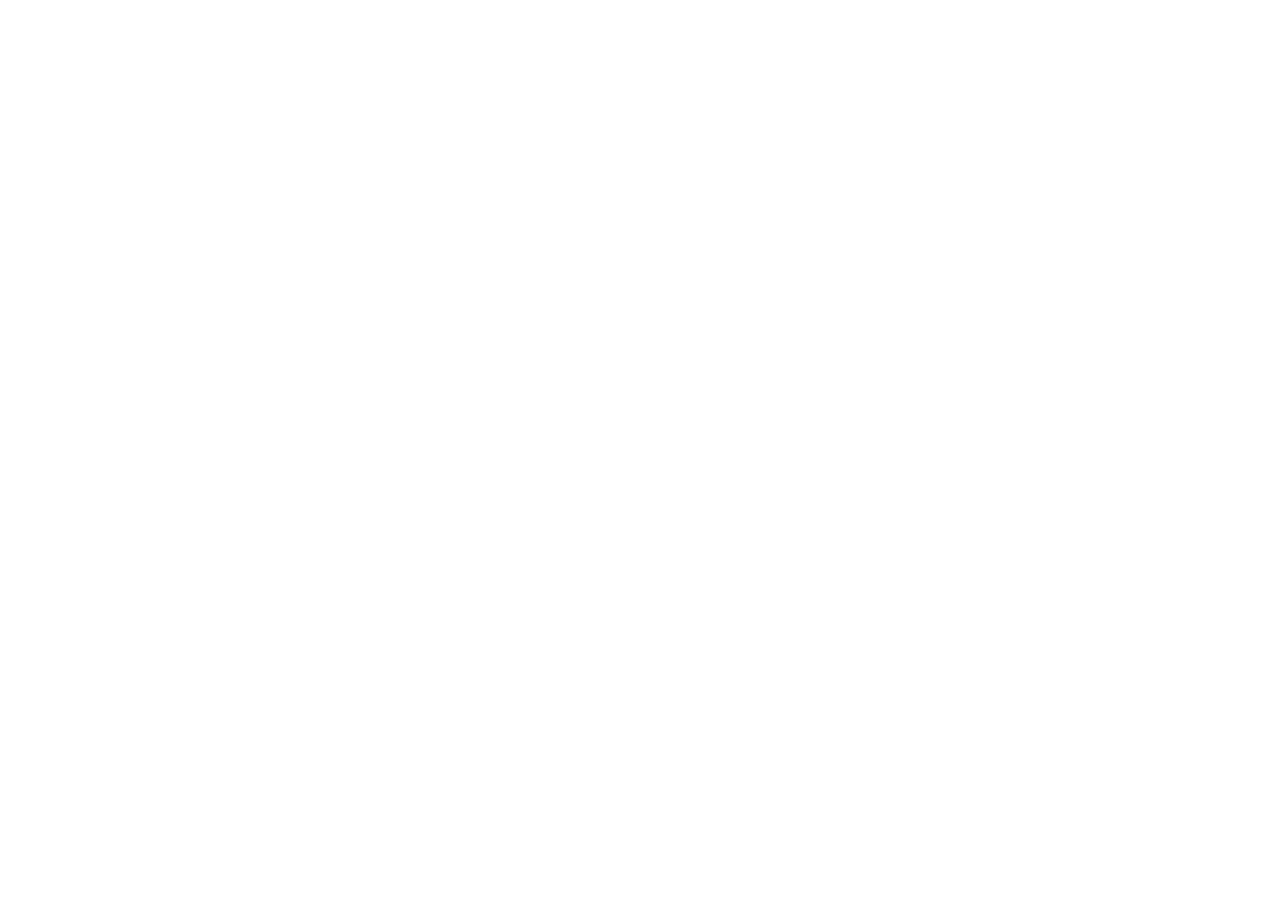
==== form.html @ 14e44bae "Add files via upload" ====
<!doctype html>
<html lang="pt-BR">
<head>
<meta charset="utf-8">
<meta name="viewport" content="width=device-width, initial-scale=1, viewport-fit=cover">
<title>Inscrição · Consultoria</title>
<meta name="description" content="Preencha para conversarmos sobre a sua consultoria de treino.">
<meta name="theme-color" content="#0e0c12">
<link rel="icon" href="icons/icon-192.png">
<link rel="stylesheet" href="css/app.css">
<link rel="stylesheet" href="css/form.css">
</head>
<body>
<div id="app"><div class="carregando cheio"><span class="spin"></span></div></div>
<script src="config.js"></script>
<script src="lib/supabase.js"></script>
<script type="module" src="js/form.js"></script>
</body>
</html>
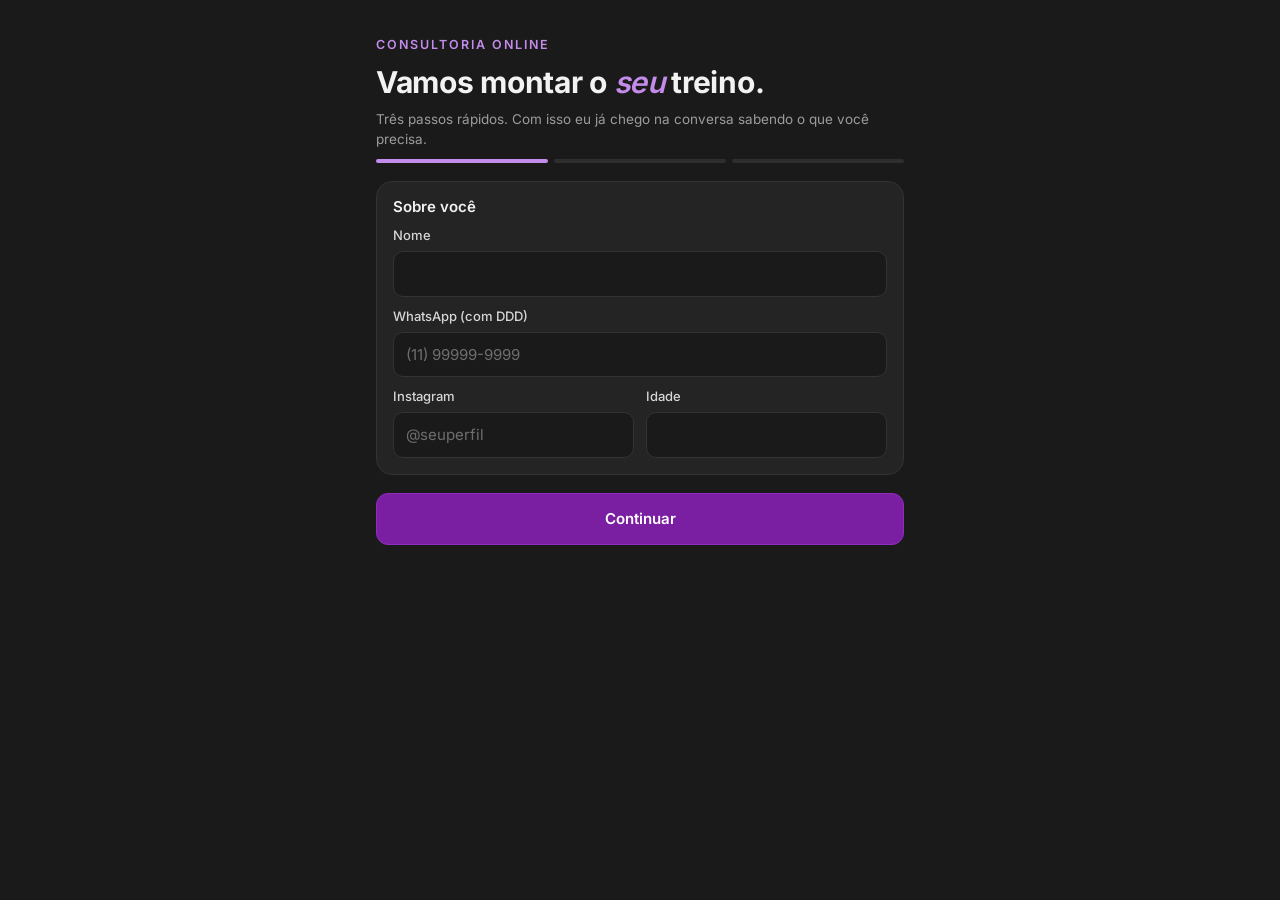
==== commit 5b213ea7: "Painel do treinador minimalista com menu lateral Menu lateral com ícones em dois grupos (recolhe par" ====
--- a/form.html
+++ b/form.html
@@ -5,7 +5,7 @@
 <meta name="viewport" content="width=device-width, initial-scale=1, viewport-fit=cover">
 <title>Inscrição · Consultoria</title>
 <meta name="description" content="Preencha para conversarmos sobre a sua consultoria de treino.">
-<meta name="theme-color" content="#0e0c12">
+<meta name="theme-color" content="#1a1a1a">
 <link rel="icon" href="icons/icon-192.png">
 <link rel="stylesheet" href="css/app.css">
 <link rel="stylesheet" href="css/form.css">
--- a/css/app.css
+++ b/css/app.css
@@ -0,0 +1,575 @@
+/* ============ NEMESIS · visual ============ */
+@font-face { font-family: 'Inter'; font-weight: 400; font-display: swap; src: url(../lib/fontes/inter-latin-400-normal.woff2) format('woff2'); }
+@font-face { font-family: 'Inter'; font-weight: 500; font-display: swap; src: url(../lib/fontes/inter-latin-500-normal.woff2) format('woff2'); }
+@font-face { font-family: 'Inter'; font-weight: 600; font-display: swap; src: url(../lib/fontes/inter-latin-600-normal.woff2) format('woff2'); }
+@font-face { font-family: 'Inter'; font-weight: 700; font-display: swap; src: url(../lib/fontes/inter-latin-700-normal.woff2) format('woff2'); }
+@font-face { font-family: 'Playfair Display'; font-weight: 600; font-display: swap; src: url(../lib/fontes/playfair-display-latin-600-normal.woff2) format('woff2'); }
+@font-face { font-family: 'Playfair Display'; font-weight: 700; font-display: swap; src: url(../lib/fontes/playfair-display-latin-700-normal.woff2) format('woff2'); }
+@font-face { font-family: 'Playfair Display'; font-style: italic; font-weight: 600; font-display: swap; src: url(../lib/fontes/playfair-display-latin-600-italic.woff2) format('woff2'); }
+
+:root {
+  --fundo: #1a1a1a;
+  --sup: #242424;
+  --sup2: #2e2e2e;
+  --linha: #333333;
+  --texto: #f2f2f2;
+  --suave: #9c9c9c;
+  --lateral: #141414;
+  --roxo: #7b1fa2;
+  --roxo-forte: #8e2cc0;
+  --roxo-claro: #c38bea;
+  --roxo-fundo: rgba(155, 70, 210, .16);
+  --ok: #5fd4a0;
+  --atencao: #f2c14e;
+  --perigo: #ff6b81;
+  --raio: 16px;
+  --serif: 'Playfair Display', Georgia, serif;
+  --sans: 'Inter', system-ui, -apple-system, 'Segoe UI', sans-serif;
+  color-scheme: dark;
+}
+* { box-sizing: border-box; }
+html, body { margin: 0; background: var(--fundo); color: var(--texto); font-family: var(--sans); font-size: 15px; line-height: 1.45; -webkit-font-smoothing: antialiased; }
+body.travado { overflow: hidden; }
+a { color: var(--roxo-claro); text-decoration: none; }
+button { font: inherit; color: inherit; cursor: pointer; }
+h1, h2, h3 { margin: 0; line-height: 1.2; }
+h1 { font-weight: 700; font-size: 24px; letter-spacing: -.01em; }
+h2 { font-size: 18px; }
+h3 { font-size: 15px; font-weight: 600; }
+p { margin: 0; }
+small { color: var(--suave); font-size: 12.5px; }
+
+/* estrutura */
+.tela { min-height: 100vh; }
+.tela.com-nav { padding-bottom: 84px; }
+.topo { position: sticky; top: 0; z-index: 20; display: flex; align-items: center; gap: 16px; padding: 14px 16px; background: rgba(26, 26, 26, .92); backdrop-filter: blur(12px); border-bottom: 1px solid var(--linha); }
+.marca { font-weight: 800; letter-spacing: .32em; font-size: 16px; }
+.topo .btn-texto { margin-left: auto; }
+.conteudo { max-width: 640px; margin: 0 auto; padding: 20px 16px 32px; }
+.conteudo.largo { max-width: 860px; }
+.nav-baixo { position: fixed; bottom: 0; left: 0; right: 0; z-index: 20; display: flex; justify-content: space-around; padding: 8px 4px calc(8px + env(safe-area-inset-bottom)); background: rgba(20, 20, 20, .97); backdrop-filter: blur(12px); border-top: 1px solid var(--linha); }
+.nav-baixo a { flex: 1; display: flex; flex-direction: column; align-items: center; gap: 3px; font-size: 11.5px; color: var(--suave); padding: 4px 0; }
+.nav-baixo a.on { color: var(--roxo-claro); }
+@media (min-width: 900px) {
+  .coach .nav-baixo { display: none; }
+  .tela.coach.com-nav { padding-bottom: 0; }
+}
+
+.pilha { display: flex; flex-direction: column; gap: 14px; }
+.titulo { margin-bottom: 2px; }
+.titulo-acoes { display: flex; align-items: center; justify-content: space-between; gap: 12px; flex-wrap: wrap; }
+.secao { margin-top: 8px; font-size: 18px; }
+.ola .sobre, .boas-vindas .sobre { color: var(--roxo-claro); font-size: 13px; letter-spacing: .08em; text-transform: uppercase; font-weight: 600; }
+.boas-vindas { display: flex; flex-direction: column; gap: 8px; margin-bottom: 14px; }
+.suave { color: var(--suave); font-size: 13.5px; }
+.nota { background: var(--sup2); border-left: 3px solid var(--roxo-forte); padding: 10px 12px; border-radius: 8px; font-size: 13.5px; color: #dcdcdc; }
+.dica { font-size: 12px; color: var(--suave); }
+.acoes { display: flex; gap: 8px; flex-wrap: wrap; align-items: center; }
+.mini-acoes { display: flex; gap: 2px; align-items: center; flex-shrink: 0; }
+
+/* cartões */
+.card { background: var(--sup); border: 1px solid var(--linha); border-radius: var(--raio); padding: 16px; display: flex; flex-direction: column; gap: 10px; text-align: left; width: 100%; }
+button.card, a.card { color: var(--texto); transition: border-color .15s, transform .1s; }
+button.card:hover, a.card:hover { border-color: #474747; }
+button.card:active { transform: scale(.99); }
+.card-topo { display: flex; justify-content: space-between; align-items: center; gap: 10px; }
+.card.vazio { align-items: center; text-align: center; padding: 28px 20px; gap: 8px; }
+.card.vazio p { color: var(--suave); font-size: 14px; }
+.card.alerta { border-color: rgba(255, 107, 129, .45); background: rgba(255, 107, 129, .06); }
+.card.alerta ul { margin: 0; padding-left: 18px; font-size: 13.5px; }
+.card.aviso, .card.pendencia { border-color: rgba(195, 139, 234, .45); background: var(--roxo-fundo); gap: 2px; }
+.card.aviso span, .card.pendencia span { color: var(--suave); font-size: 13px; }
+.card.treino { flex-direction: row; justify-content: space-between; align-items: center; }
+.card.treino.proximo { border-color: var(--roxo-forte); box-shadow: 0 0 0 1px var(--roxo-forte) inset; }
+.card.treino small { display: block; margin-top: 3px; }
+.treino-tags { display: flex; align-items: center; gap: 6px; flex-shrink: 0; }
+.seta { font-size: 22px; color: var(--suave); }
+details.card summary { cursor: pointer; display: flex; justify-content: space-between; align-items: center; list-style: none; }
+details.card summary::-webkit-details-marker { display: none; }
+
+.stats { display: grid; grid-template-columns: repeat(2, 1fr); gap: 10px; }
+@media (min-width: 640px) { .stats { grid-template-columns: repeat(4, 1fr); } }
+.stat { background: var(--sup); border: 1px solid var(--linha); border-radius: 14px; padding: 12px 14px; display: flex; flex-direction: column; gap: 2px; min-width: 0; }
+.stat b { font-size: 21px; font-weight: 700; white-space: nowrap; overflow: hidden; text-overflow: ellipsis; }
+.stat span { font-size: 12px; color: var(--suave); }
+.stat.neg b { color: var(--perigo); }
+.valor { font-weight: 600; white-space: nowrap; }
+
+.tag { font-size: 11.5px; padding: 3px 9px; border-radius: 99px; background: var(--sup2); color: var(--suave); white-space: nowrap; font-weight: 500; }
+.tag.roxo { background: var(--roxo-fundo); color: var(--roxo-claro); }
+.tag.atencao { background: rgba(242, 193, 78, .14); color: var(--atencao); }
+.tag.perigo { background: rgba(255, 107, 129, .14); color: var(--perigo); }
+
+.lista { list-style: none; margin: 0; padding: 0; }
+.linha { display: flex; justify-content: space-between; align-items: center; gap: 10px; padding: 10px 0; border-top: 1px solid var(--linha); }
+.linha:first-child { border-top: 0; padding-top: 2px; }
+.linha > div, .linha > a { display: flex; flex-direction: column; min-width: 0; color: var(--texto); }
+.linha-botao { background: none; border: 0; display: flex; justify-content: space-between; align-items: center; width: 100%; padding: 0; text-align: left; gap: 8px; }
+
+/* botões */
+.btn { display: inline-flex; align-items: center; justify-content: center; gap: 6px; padding: 10px 16px; border-radius: 12px; border: 1px solid var(--linha); background: var(--sup2); color: var(--texto); font-weight: 600; font-size: 14px; text-align: center; }
+.btn:hover { border-color: #474747; }
+.btn.primario { background: var(--roxo); border-color: var(--roxo-forte); color: #fff; }
+.btn.primario:hover { background: var(--roxo-forte); }
+.btn.grande { padding: 14px 18px; font-size: 15px; width: 100%; }
+.btn:disabled { opacity: .55; cursor: default; }
+.btn-texto { background: none; border: 0; color: var(--roxo-claro); font-weight: 600; font-size: 14px; padding: 6px 4px; align-self: flex-start; }
+.btn-texto.perigo { color: var(--perigo); }
+.icone { background: none; border: 0; color: var(--suave); font-size: 16px; width: 32px; height: 32px; border-radius: 8px; display: inline-flex; align-items: center; justify-content: center; }
+.icone:hover { background: var(--sup2); color: var(--texto); }
+
+/* formulários */
+.campo { display: flex; flex-direction: column; gap: 6px; min-width: 0; }
+.rotulo { font-size: 13px; color: #d6d6d6; font-weight: 500; }
+.campo small { font-size: 12px; }
+.input { width: 100%; background: var(--fundo); border: 1px solid var(--linha); color: var(--texto); border-radius: 10px; padding: 11px 12px; font: inherit; font-size: 15px; min-width: 0; }
+.input:focus { outline: none; border-color: var(--roxo-claro); box-shadow: 0 0 0 3px var(--roxo-fundo); }
+.input::placeholder { color: #6e6e6e; }
+.input.curto { width: auto; padding: 8px 10px; font-size: 13.5px; }
+textarea.input { resize: vertical; }
+select.input { appearance: none; background-image: linear-gradient(45deg, transparent 50%, var(--suave) 50%), linear-gradient(135deg, var(--suave) 50%, transparent 50%); background-position: calc(100% - 16px) 50%, calc(100% - 11px) 50%; background-size: 5px 5px; background-repeat: no-repeat; padding-right: 30px; }
+.grade2 { display: grid; grid-template-columns: 1fr 1fr; gap: 12px; }
+.grade3 { display: grid; grid-template-columns: 2fr 1fr 1fr; gap: 10px; }
+.chips { display: flex; flex-wrap: wrap; gap: 8px; }
+.chip { padding: 8px 13px; border-radius: 99px; border: 1px solid var(--linha); background: var(--fundo); font-size: 13.5px; color: #dcdcdc; }
+.chip.on { background: var(--roxo-fundo); border-color: var(--roxo-claro); color: #fff; }
+.toggle { display: flex; align-items: center; gap: 10px; font-size: 14px; cursor: pointer; }
+.toggle input { width: 18px; height: 18px; accent-color: var(--roxo-forte); }
+.escala { display: flex; gap: 6px; }
+.escala button { flex: 1; min-width: 0; padding: 10px 0; border-radius: 10px; border: 1px solid var(--linha); background: var(--fundo); font-weight: 600; }
+.escala button.on { background: var(--roxo); border-color: var(--roxo-claro); color: #fff; }
+.escala-rot { display: flex; justify-content: space-between; font-size: 11.5px; color: var(--suave); }
+.parq { display: flex; flex-direction: column; gap: 8px; padding: 10px 0; border-top: 1px solid var(--linha); font-size: 14px; }
+.destaque { display: flex; justify-content: space-between; align-items: center; gap: 12px; background: var(--roxo-fundo); border-radius: 12px; padding: 12px 14px; font-size: 13.5px; }
+.destaque b { font-size: 22px; }
+
+.abas { display: flex; gap: 4px; overflow-x: auto; padding: 4px; background: var(--sup); border: 1px solid var(--linha); border-radius: 12px; scrollbar-width: none; }
+.abas::-webkit-scrollbar { display: none; }
+.abas button { flex: 1 0 auto; background: none; border: 0; padding: 8px 12px; border-radius: 9px; color: var(--suave); font-weight: 600; font-size: 13.5px; white-space: nowrap; }
+.abas button.on { background: var(--sup2); color: var(--texto); }
+
+/* progresso */
+.progresso { height: 6px; background: var(--sup2); border-radius: 99px; overflow: hidden; }
+.progresso div { height: 100%; background: linear-gradient(90deg, var(--roxo), var(--roxo-claro)); border-radius: 99px; transition: width .3s; }
+
+/* execução */
+.exec-topo { display: flex; flex-direction: column; gap: 8px; }
+.exec-topo h1 { font-size: 24px; }
+.ex-cab { display: flex; gap: 12px; align-items: flex-start; }
+.ex-n { width: 28px; height: 28px; border-radius: 50%; background: var(--roxo-fundo); color: var(--roxo-claro); display: inline-flex; align-items: center; justify-content: center; font-weight: 700; font-size: 13px; flex-shrink: 0; }
+.ex-cab small { display: block; margin-top: 2px; }
+.ultima { font-size: 12.5px; color: var(--roxo-claro); }
+.instr summary { cursor: pointer; font-size: 13.5px; color: var(--roxo-claro); font-weight: 600; }
+.instr p { font-size: 13.5px; margin-top: 6px; color: #dcdcdc; white-space: pre-line; }
+.series { display: flex; flex-direction: column; gap: 6px; }
+.serie { display: grid; grid-template-columns: 56px 1fr 1fr 44px; gap: 8px; align-items: center; }
+.serie.cab span { font-size: 11.5px; color: var(--suave); text-transform: uppercase; letter-spacing: .06em; }
+.serie .input { padding: 9px 10px; text-align: center; }
+.serie.feita .input { background: rgba(155, 70, 210, .1); border-color: transparent; color: #fff; }
+.serie.aquec .s-n { color: var(--atencao); font-size: 12px; }
+.s-n { font-weight: 600; text-align: center; }
+.check { width: 40px; height: 40px; border-radius: 10px; border: 1px solid var(--linha); background: var(--fundo); color: var(--suave); font-weight: 700; flex-shrink: 0; }
+.check.on { background: var(--roxo); border-color: var(--roxo-claro); color: #fff; }
+.descanso { position: fixed; left: 12px; right: 12px; bottom: calc(14px + env(safe-area-inset-bottom)); z-index: 30; max-width: 616px; margin: 0 auto; background: var(--sup2); border: 1px solid var(--roxo-forte); border-radius: 14px; padding: 12px 14px; display: flex; align-items: center; justify-content: space-between; gap: 10px; overflow: hidden; font-weight: 600; box-shadow: 0 10px 30px rgba(0, 0, 0, .5); }
+.descanso > * { position: relative; }
+.descanso-barra { position: absolute !important; left: 0; top: 0; bottom: 0; background: var(--roxo-fundo); transition: width .25s linear; }
+.execucao { padding-bottom: 70px; }
+
+/* coach */
+.card.aluna { flex-direction: row; align-items: center; gap: 12px; }
+.aluna-info { flex: 1; min-width: 0; display: flex; flex-direction: column; }
+.aluna-info b, .aluna-info small { white-space: nowrap; overflow: hidden; text-overflow: ellipsis; }
+.avatar { width: 38px; height: 38px; border-radius: 50%; background: var(--roxo-fundo); color: var(--roxo-claro); display: inline-flex; align-items: center; justify-content: center; font-weight: 700; font-size: 16px; flex-shrink: 0; }
+.avatar.grande { width: 52px; height: 52px; font-size: 22px; }
+.aluna-cab { display: flex; align-items: center; gap: 14px; flex-wrap: wrap; }
+.aluna-cab > div { flex: 1; min-width: 160px; }
+.aluna-cab h1 { font-size: 24px; }
+.itens { margin: 0; padding: 0; list-style: none; counter-reset: it; }
+.itens li { display: flex; justify-content: space-between; align-items: center; gap: 8px; padding: 9px 0; border-top: 1px solid var(--linha); counter-increment: it; }
+.item-info { display: flex; flex-direction: column; min-width: 0; }
+.item-info b::before { content: counter(it) '. '; color: var(--suave); font-weight: 500; }
+.ficha-treino.apagado { opacity: .6; }
+.escolhido { display: flex; justify-content: space-between; align-items: center; background: var(--roxo-fundo); border-radius: 10px; padding: 8px 12px; }
+.sugestoes { display: flex; flex-direction: column; gap: 4px; }
+.sugestoes button { background: var(--sup2); border: 0; border-radius: 8px; padding: 9px 12px; text-align: left; display: flex; justify-content: space-between; gap: 8px; }
+.sugestoes button.criar { color: var(--roxo-claro); font-weight: 600; }
+.resumo-checkin { display: flex; flex-wrap: wrap; gap: 6px; }
+.resumo-checkin span { background: var(--sup2); border-radius: 8px; padding: 5px 9px; font-size: 12.5px; color: var(--suave); }
+.resumo-checkin span b { color: var(--texto); margin-left: 3px; }
+.resumo-checkin span.ruim { background: rgba(255, 107, 129, .12); color: #ffb3c0; }
+.resposta { background: var(--roxo-fundo); border-radius: 12px; padding: 10px 12px; display: flex; flex-direction: column; gap: 4px; font-size: 14px; }
+.resposta b { font-size: 12px; color: var(--roxo-claro); text-transform: uppercase; letter-spacing: .06em; }
+.respostas { margin: 0; display: flex; flex-direction: column; gap: 10px; }
+.respostas dt { font-size: 12.5px; color: var(--suave); }
+.respostas dd { margin: 2px 0 0; font-size: 14px; white-space: pre-line; }
+.respostas.compacta { display: grid; grid-template-columns: 1fr 1fr; gap: 8px 14px; }
+.grade-medidas { margin: 0; display: grid; grid-template-columns: repeat(3, 1fr); gap: 8px; }
+.grade-medidas dt { font-size: 12px; color: var(--suave); }
+.grade-medidas dd { margin: 0; font-weight: 600; font-size: 14px; }
+.baixa { color: var(--ok); margin-left: 4px; } .alta { color: var(--atencao); margin-left: 4px; }
+.mes-nav { display: flex; align-items: center; justify-content: center; gap: 16px; font-size: 16px; text-transform: capitalize; }
+.lanc { justify-content: flex-start; }
+.lanc-info { flex: 1; min-width: 0; display: flex; flex-direction: column; }
+.lanc.despesa .valor { color: var(--perigo); }
+.lanc .check { width: 32px; height: 32px; border-radius: 8px; font-size: 13px; }
+.planos { display: grid; grid-template-columns: repeat(auto-fill, minmax(150px, 1fr)); gap: 8px; }
+.planos div { background: var(--sup2); border-radius: 10px; padding: 10px 12px; display: flex; flex-direction: column; }
+.planos span { font-size: 12.5px; color: var(--suave); }
+
+/* gráficos */
+.grafico { width: 100%; overflow: hidden; }
+.grafico svg { display: block; }
+.grafico .grade { stroke: var(--linha); stroke-width: 1; stroke-dasharray: 3 4; }
+.grafico .eixo { fill: var(--suave); font-size: 10.5px; font-family: var(--sans); }
+.grafico .ponto { fill: var(--sup); stroke: var(--roxo-claro); stroke-width: 2; }
+.grafico .ponto.on { fill: var(--roxo-claro); }
+.grafico .rotulo-ponto { fill: var(--texto); font-size: 12px; font-weight: 700; font-family: var(--sans); }
+.grafico-vazio { font-size: 13px; color: var(--suave); padding: 16px 0; }
+.barras { display: flex; align-items: flex-end; gap: 8px; height: 150px; padding-top: 18px; }
+.barra-col { flex: 1; height: 100%; display: flex; flex-direction: column; align-items: center; justify-content: flex-end; gap: 4px; min-width: 0; }
+.barra { width: 100%; max-width: 44px; background: linear-gradient(180deg, var(--roxo-claro), var(--roxo)); border-radius: 6px 6px 2px 2px; }
+.barra-val { font-size: 10.5px; color: var(--suave); white-space: nowrap; }
+.barra-x { font-size: 11.5px; color: var(--suave); }
+
+/* modal, toast, carregando */
+.modal-fundo { position: fixed; inset: 0; z-index: 50; background: rgba(5, 3, 8, .72); display: flex; align-items: flex-end; justify-content: center; }
+.modal { background: var(--sup); border: 1px solid var(--linha); border-radius: 20px 20px 0 0; width: 100%; max-width: 560px; max-height: 92vh; display: flex; flex-direction: column; animation: sobe .2s ease-out; }
+.modal.largo { max-width: 720px; }
+.modal-topo { display: flex; justify-content: space-between; align-items: center; gap: 10px; padding: 16px 16px 10px; border-bottom: 1px solid var(--linha); }
+.modal-topo h2 { font-size: 17px; }
+.modal-corpo { padding: 16px; overflow-y: auto; }
+@media (min-width: 640px) { .modal-fundo { align-items: center; padding: 20px; } .modal { border-radius: 20px; } }
+@keyframes sobe { from { transform: translateY(24px); opacity: 0; } to { transform: none; opacity: 1; } }
+.toasts { position: fixed; top: 14px; left: 0; right: 0; z-index: 60; display: flex; flex-direction: column; align-items: center; gap: 8px; pointer-events: none; padding: 0 16px; }
+.toast { background: var(--sup2); border: 1px solid var(--linha); padding: 11px 16px; border-radius: 12px; font-size: 14px; font-weight: 500; box-shadow: 0 8px 24px rgba(0, 0, 0, .5); max-width: 460px; animation: sobe .2s; }
+.toast.ok { border-color: rgba(95, 212, 160, .5); }
+.toast.erro { border-color: rgba(255, 107, 129, .6); }
+.toast.recorde { border-color: var(--roxo-claro); background: linear-gradient(90deg, #3b1753, #25182f); }
+.carregando { display: flex; justify-content: center; padding: 40px 0; }
+.carregando.cheio { min-height: 70vh; align-items: center; }
+.spin { width: 26px; height: 26px; border-radius: 50%; border: 3px solid var(--linha); border-top-color: var(--roxo-claro); animation: gira .8s linear infinite; }
+@keyframes gira { to { transform: rotate(360deg); } }
+
+/* entrada */
+.entrada { min-height: 88vh; max-width: 420px; margin: 0 auto; padding: 40px 16px; display: flex; flex-direction: column; justify-content: center; gap: 22px; }
+.entrada-marca { text-align: center; display: flex; flex-direction: column; gap: 8px; }
+.logo { font-family: var(--serif); font-size: 40px; letter-spacing: .24em; font-weight: 700; background: linear-gradient(180deg, #fff, var(--roxo-claro)); -webkit-background-clip: text; background-clip: text; color: transparent; }
+.entrada-marca p { color: var(--suave); }
+.faixa-demo { background: #2a1640; color: var(--roxo-claro); text-align: center; font-size: 12.5px; padding: 6px 12px; font-weight: 500; }
+.faixa-demo .btn-texto { font-size: 12.5px; padding: 0 2px; display: inline; }
+
+@media (max-width: 380px) { .grade2 { grid-template-columns: 1fr; } .respostas.compacta { grid-template-columns: 1fr; } .serie { grid-template-columns: 48px 1fr 1fr 42px; gap: 6px; } }
+.atalhos { display: grid; grid-template-columns: 1fr 1fr; gap: 10px; }
+.atalhos .card { gap: 2px; }
+
+/* ============ Crônica: variáveis do tema grego ============ */
+:root { --lacre: #b3261e; --lacre-fundo: rgba(179, 38, 30, .16); --ouro: #d9b35b; --ouro-fundo: rgba(217, 179, 91, .14); --marmore: #1a1a1a; --mono: ui-monospace, 'SF Mono', Menlo, Consolas, monospace; }
+.card.apagado, section.apagado { opacity: .55; }
+.mono { font-family: var(--mono); font-size: 13px; }
+.btn.mini { padding: 6px 11px; font-size: 13px; border-radius: 9px; }
+.btn.fantasma { background: transparent; }
+.btn.ouro { border-color: rgba(217, 179, 91, .55); color: var(--ouro); background: var(--ouro-fundo); }
+.btn-texto.mini { font-size: 13px; padding: 2px 4px; }
+.check.pequeno { width: 30px; height: 30px; border-radius: 8px; font-size: 13px; }
+.descricao-regra { color: var(--roxo-claro); }
+h2.bloco { font-size: 16px; font-weight: 700; }
+
+/* ============ Acrópole ============ */
+.conteudo.acropole { max-width: 1180px; }
+.comando { display: flex; flex-direction: column; gap: 16px; }
+.lacre { display: flex; align-items: center; gap: 12px; width: 100%; text-align: left; background: var(--lacre-fundo); border: 1px solid rgba(179, 38, 30, .45); border-left: 4px solid var(--lacre); border-radius: 12px; padding: 12px 14px; color: #ffd9d5; font-size: 14px; }
+.lacre b { color: #fff; }
+.lacre-ver { margin-left: auto; font-weight: 700; color: #fff; }
+.lacre-ponto { width: 10px; height: 10px; border-radius: 50%; background: #ff5a4e; flex-shrink: 0; animation: pulsa 2s ease-in-out infinite; }
+@keyframes pulsa { 0%, 70%, 100% { box-shadow: 0 0 0 0 rgba(255, 90, 78, 0); } 20% { box-shadow: 0 0 0 6px rgba(255, 90, 78, .35); } }
+@media (prefers-reduced-motion: reduce) { .lacre-ponto { animation: none; } }
+.vazio-texto { padding: 14px 0; text-align: center; }
+.visao { display: flex; gap: 12px; padding: 12px; border-radius: 12px; background: var(--fundo); border: 1px solid var(--linha); border-left-width: 4px; }
+.visao-sinal { font-size: 15px; width: 18px; text-align: center; flex-shrink: 0; line-height: 1.5; }
+.visao-corpo { display: flex; flex-direction: column; gap: 6px; min-width: 0; flex: 1; }
+.visao-corpo p { font-size: 14.5px; }
+.visao.critica { border-left-color: var(--lacre); background: linear-gradient(90deg, var(--lacre-fundo), transparent 70%); }
+.visao.critica .visao-sinal { color: #ff5a4e; }
+.visao.atencao { border-left-color: var(--atencao); }
+.visao.atencao .visao-sinal { color: var(--atencao); }
+.visao.tarefa { border-left-color: var(--roxo-claro); }
+.visao.tarefa .visao-sinal { color: var(--roxo-claro); }
+.visao.gloria { border-left-color: var(--ouro); background: linear-gradient(90deg, rgba(217, 179, 91, .1), transparent 70%); }
+.visao.gloria .visao-sinal { color: var(--ouro); }
+.agenda-dia { display: flex; flex-direction: column; gap: 6px; }
+.agenda-dia h4, .agenda-item { display: flex; align-items: center; gap: 10px; padding: 8px 10px; border-radius: 10px; background: var(--fundo); }
+.agenda-item > div:nth-child(2) { flex: 1; min-width: 0; display: flex; flex-direction: column; }
+.agenda-item.feito { opacity: .5; }
+.agenda-item.marco .agenda-hora { color: var(--ouro); }
+.agenda-hora { font-variant-numeric: tabular-nums; font-size: 13px; color: var(--roxo-claro); width: 38px; flex-shrink: 0; }
+
+/* ============ Dossiê e Selo ============ */
+.selo { position: fixed; right: 16px; bottom: calc(86px + env(safe-area-inset-bottom)); z-index: 25; width: 60px; height: 60px; border-radius: 50%; border: 2px solid rgba(255, 255, 255, .15);
+  background: radial-gradient(circle at 35% 30%, #a13fd0, #6a1591 60%, #4b0d68); color: #fff; font-family: var(--serif); font-size: 26px; font-weight: 700; box-shadow: 0 8px 22px rgba(0, 0, 0, .55), inset 0 -3px 6px rgba(0, 0, 0, .3); touch-action: manipulation; user-select: none; -webkit-user-select: none; }
+.selo:active { transform: scale(.94); }
+@media (min-width: 900px) { .selo { bottom: 24px; } }
+.tags-selo { display: grid; grid-template-columns: 1fr 1fr; gap: 8px; }
+.tag-selo { padding: 14px 10px; border-radius: 12px; border: 1px solid var(--linha); background: var(--fundo); font-weight: 600; font-size: 14px; }
+.tag-selo.on { background: var(--roxo-fundo); border-color: var(--roxo-claro); }
+.regua { display: grid; grid-template-columns: repeat(11, 1fr); gap: 4px; }
+.regua button { padding: 9px 0; border-radius: 8px; border: 1px solid var(--linha); background: var(--fundo); font-weight: 600; font-size: 13px; min-width: 0; }
+.regua button.on { background: var(--roxo); border-color: var(--roxo-claro); color: #fff; }
+.toast-acao { position: fixed; left: 50%; transform: translateX(-50%); bottom: calc(160px + env(safe-area-inset-bottom)); z-index: 60; display: flex; align-items: center; gap: 14px; background: var(--sup2); border: 1px solid var(--roxo-claro); border-radius: 12px; padding: 10px 14px; font-size: 14px; box-shadow: 0 8px 24px rgba(0, 0, 0, .5); }
+.toast-acao button { background: none; border: 0; color: var(--roxo-claro); font-weight: 700; }
+.tabuleta { background: #1b1720; border: 1px solid #332a3d; border-radius: 14px; padding: 14px; display: flex; flex-direction: column; gap: 10px; background-image: repeating-linear-gradient(0deg, rgba(255,255,255,.015) 0 2px, transparent 2px 6px); }
+.tabuleta-texto { display: flex; flex-direction: column; gap: 4px; filter: blur(6px); user-select: none; transition: filter .2s; }
+.tabuleta.aberta .tabuleta-texto { filter: none; user-select: text; }
+.carimbo { font-family: var(--mono); font-size: 12px; color: var(--suave); }
+.tag-lesao { background: var(--lacre-fundo); color: #ffb3ab; }
+.tag-pausa { background: rgba(242, 193, 78, .14); color: var(--atencao); }
+.tag-psicologia { background: var(--roxo-fundo); color: var(--roxo-claro); }
+.tag-ajuste_rota { background: rgba(95, 212, 160, .12); color: var(--ok); }
+
+/* ============ Formulário vivo ============ */
+.vivo .pergunta { display: flex; flex-direction: column; gap: 8px; padding-top: 12px; border-top: 1px solid var(--linha); }
+.vivo .pergunta:first-of-type { border-top: 0; }
+.papiro { background: linear-gradient(180deg, #2a2418, #221d15); border: 1px solid rgba(217, 179, 91, .5); border-radius: 12px; padding: 10px 12px; display: flex; flex-direction: column; gap: 4px; font-size: 13.5px; color: #efe6d0; animation: desenrola .2s ease-out; }
+.papiro b { color: var(--ouro); }
+.papiro a { font-size: 12.5px; color: var(--ouro); }
+.papiro.atencao { border-color: rgba(242, 193, 78, .7); }
+.papiro.alerta { border-color: var(--lacre); background: linear-gradient(180deg, #2c1614, #22120f); }
+.papiro.alerta b { color: #ff9b91; }
+.papiro.abertura { font-family: var(--serif); font-size: 15.5px; font-style: italic; }
+@keyframes desenrola { from { clip-path: inset(0 0 100% 0); } to { clip-path: inset(0 0 0 0); } }
+@media (prefers-reduced-motion: reduce) { .papiro { animation: none; } }
+.rir { display: flex; flex-direction: column; gap: 6px; }
+.rir button { display: flex; align-items: center; gap: 12px; text-align: left; padding: 10px 12px; border-radius: 10px; border: 1px solid var(--linha); background: var(--fundo); font-size: 14px; }
+.rir button b { width: 34px; flex-shrink: 0; font-size: 15px; }
+.rir button.on { background: var(--roxo-fundo); border-color: var(--roxo-claro); }
+.mapa { display: flex; flex-direction: column; gap: 4px; }
+.mapa-linha { display: flex; align-items: center; justify-content: space-between; gap: 10px; padding: 4px 0; font-size: 14px; }
+.mapa-botoes { display: flex; gap: 6px; }
+.mapa-b { width: 44px; height: 44px; border-radius: 10px; border: 1px solid var(--linha); background: var(--fundo); color: var(--suave); font-weight: 700; }
+.mapa-b.leve { background: rgba(242, 193, 78, .18); border-color: var(--atencao); color: #fff; }
+.mapa-b.media { background: rgba(255, 140, 60, .28); border-color: #ff8c3c; color: #fff; }
+.mapa-b.forte { background: var(--lacre); border-color: #ff5a4e; color: #fff; }
+.mapa-resumo { margin: 4px 0 0; padding-left: 18px; font-size: 13.5px; color: #dcdcdc; }
+.form-card { gap: 4px; }
+
+/* ============ Agenda semanal ============ */
+.semana-grade { display: grid; grid-template-columns: 1fr; gap: 8px; }
+@media (min-width: 900px) { .semana-grade { grid-template-columns: repeat(7, 1fr); } }
+.semana-dia { background: var(--sup); border: 1px solid var(--linha); border-radius: 12px; padding: 10px; display: flex; flex-direction: column; gap: 6px; min-height: 60px; }
+.semana-dia.hoje { border-color: var(--roxo-claro); }
+.semana-dia h4 { margin: 0; font-size: 13px; }
+.semana-item { text-align: left; background: var(--fundo); border: 1px solid var(--linha); border-radius: 8px; padding: 6px 8px; display: flex; flex-direction: column; gap: 1px; font-size: 13px; }
+.semana-item span { font-size: 11.5px; color: var(--roxo-claro); }
+.semana-item.marco span { color: var(--ouro); }
+.semana-item.feito { opacity: .5; }
+.card.meso.limite { border-color: rgba(242, 193, 78, .5); }
+
+/* ============ relatório de evolução (folhas claras, prontas para PDF) ============ */
+.relatorio-controles .mes-nav { text-transform: none; }
+.relatorio-controles .mes-nav b { min-width: 170px; text-align: center; }
+.rel-extras summary { cursor: pointer; color: var(--roxo-claro); font-weight: 600; font-size: 14px; padding: 4px 0; }
+.rel-extras[open] summary { margin-bottom: 10px; }
+.relatorio-folhas {
+  --rf-papel: #ffffff; --rf-tinta: #16131b; --rf-suave: #6f6878; --rf-linha: #e7e3ec; --rf-escuro: #16131b;
+  --rf-acento: #7b1fa2; --rf-acento-claro: #c38bea; --rf-trilho: #efeaf3; --rf-inativo: #2b2631;
+  display: flex; flex-direction: column; gap: 16px; color-scheme: light;
+}
+.folha { position: relative; background: var(--rf-papel); color: var(--rf-tinta); border-radius: 12px; padding: 34px 34px 56px; max-width: 794px; width: 100%; margin: 0 auto; display: flex; flex-direction: column; gap: 16px; overflow: hidden; }
+.folha h2 { font-family: var(--serif); font-size: 30px; font-weight: 700; color: var(--rf-tinta); }
+.folha small { color: var(--rf-suave); font-size: 11.5px; }
+.rf-sobre { font-size: 10.5px; font-weight: 700; letter-spacing: .22em; text-transform: uppercase; color: var(--rf-acento); display: flex; gap: 10px; align-items: baseline; flex-wrap: wrap; }
+.rf-cab .rf-sobre::before { content: ''; width: 22px; height: 2px; background: var(--rf-acento); align-self: center; }
+.rf-cab { display: flex; flex-direction: column; gap: 6px; margin-bottom: 4px; }
+.rf-leve { color: var(--rf-suave); font-weight: 400; letter-spacing: 0; text-transform: none; font-size: 12px; }
+.rf-acento { color: var(--rf-acento) !important; }
+.rf-rot { font-size: 9.5px; font-weight: 700; letter-spacing: .18em; text-transform: uppercase; color: var(--rf-suave); }
+.rf-dado { display: flex; flex-direction: column; gap: 3px; min-width: 0; }
+.rf-dado b { font-size: 26px; font-weight: 700; line-height: 1.1; overflow-wrap: anywhere; }
+.rf-grade3 { display: grid; grid-template-columns: repeat(3, 1fr); gap: 18px; padding: 16px 18px; border-bottom: 1px solid var(--rf-linha); }
+.rf-grade3.rf-escuro { background: var(--rf-escuro); color: #fff; border-radius: 6px; border: 0; }
+.rf-grade3.rf-escuro .rf-rot { color: var(--rf-acento-claro); }
+.rf-grade3.rf-escuro small { color: #b9b1c4; }
+.rf-grade3.rf-escuro .rf-acento { color: var(--rf-acento-claro) !important; }
+.rf-duas { display: grid; grid-template-columns: 1fr 1fr; gap: 22px; font-size: 13.5px; line-height: 1.5; }
+.rf-duas .rf-sobre { margin-bottom: 6px; }
+.rf-msg { border-left: 3px solid var(--rf-acento); background: #f7f2fa; padding: 12px 14px; border-radius: 6px; font-size: 13.5px; white-space: pre-line; }
+.rf-msg .rf-sobre { margin-bottom: 4px; }
+.rf-barra-nota { background: var(--rf-escuro); color: #e9e4ef; padding: 11px 14px; border-radius: 6px; font-size: 12.5px; }
+.rf-barra-nota b { color: #fff; }
+.rf-rodape { position: absolute; left: 34px; right: 34px; bottom: 18px; display: flex; justify-content: space-between; font-size: 10px; letter-spacing: .16em; text-transform: uppercase; color: var(--rf-suave); border-top: 1px solid var(--rf-linha); padding-top: 8px; }
+
+/* capa */
+.rf-capa { min-height: 560px; justify-content: space-between; }
+.rf-marca { display: flex; flex-direction: column; gap: 2px; }
+.rf-logo { font-family: var(--serif); font-weight: 700; letter-spacing: .3em; font-size: 20px; }
+.rf-capa-meio { display: flex; flex-direction: column; gap: 10px; position: relative; z-index: 1; }
+.rf-capa h1 { font-family: var(--serif); font-size: 50px; line-height: 1.02; color: var(--rf-tinta); max-width: 420px; }
+.rf-capa h1 em { color: var(--rf-acento); font-style: italic; }
+.rf-aluna { font-size: 22px; font-weight: 600; margin-top: 8px; }
+.rf-faixa { position: absolute; right: 0; bottom: 110px; width: 58%; height: 190px; display: flex; align-items: flex-end; gap: 0; }
+.rf-faixa i { flex: 1; background: var(--rf-acento); }
+.rf-faixa i:nth-child(1) { height: 22%; opacity: .25; } .rf-faixa i:nth-child(2) { height: 40%; opacity: .4; } .rf-faixa i:nth-child(3) { height: 58%; opacity: .6; }
+.rf-faixa i:nth-child(4) { height: 78%; opacity: .8; } .rf-faixa i:nth-child(5) { height: 100%; }
+.rf-capa-pe { display: grid; grid-template-columns: repeat(3, 1fr); gap: 16px; background: var(--rf-escuro); color: #fff; margin: 0 -34px -56px; padding: 22px 34px 26px; }
+.rf-capa-pe .rf-rot { color: var(--rf-acento-claro); }
+.rf-capa-pe b { font-size: 18px; }
+.rf-capa-pe small { color: #b9b1c4; }
+
+/* barras horizontais */
+.rf-barras { display: flex; flex-direction: column; gap: 9px; }
+.rf-barra-linha { display: grid; grid-template-columns: minmax(120px, 34%) 1fr 52px; gap: 12px; align-items: center; font-size: 12.5px; break-inside: avoid; }
+.rf-barra-nome { display: flex; flex-direction: column; line-height: 1.25; }
+.rf-barra-nome small { font-size: 10.5px; }
+.rf-barra-trilho { height: 12px; display: block; }
+.rf-barra-trilho.fundo { background: var(--rf-trilho); border-radius: 0 4px 4px 0; }
+.rf-barra-trilho i { display: block; height: 100%; background: var(--rf-inativo); border-radius: 0 4px 4px 0; }
+.rf-barra-trilho i.on { background: var(--rf-acento); }
+.rf-barra-linha > b { text-align: right; font-size: 12.5px; font-variant-numeric: tabular-nums; }
+
+/* tabela */
+.rf-tabela { width: 100%; border-collapse: collapse; font-size: 12px; }
+.rf-tabela th { text-align: left; font-size: 9.5px; letter-spacing: .16em; text-transform: uppercase; color: var(--rf-suave); font-weight: 700; padding: 6px 8px; border-bottom: 1px solid var(--rf-tinta); }
+.rf-tabela td { padding: 6px 8px; border-bottom: 1px solid var(--rf-linha); font-variant-numeric: tabular-nums; }
+.rf-tabela tr { break-inside: avoid; }
+.rf-tabela td:first-child, .rf-tabela th:first-child { padding-left: 0; }
+.rf-tabela td:not(:nth-child(2)) { white-space: nowrap; }
+.rf-tabela td:first-child { white-space: normal; }
+.rf-pe-nota { font-size: 10.5px; }
+
+/* frequência */
+.rf-freq { display: grid; grid-template-columns: 180px 1fr; gap: 24px; align-items: start; }
+.rf-freq > div:first-child { display: flex; flex-direction: column; gap: 4px; }
+.rf-grande { font-size: 54px; font-weight: 700; line-height: 1; }
+.rf-semanas { display: flex; flex-direction: column; gap: 5px; }
+.rf-semana { display: grid; grid-template-columns: 44px 1fr; gap: 10px; align-items: center; font-size: 11px; color: var(--rf-suave); font-variant-numeric: tabular-nums; }
+.rf-quadros { display: flex; gap: 3px; flex-wrap: wrap; }
+.rf-quadros i, .rf-legenda i { width: 22px; height: 16px; display: inline-block; border-radius: 3px; }
+.rf-legenda { display: flex; gap: 14px; font-size: 11px; color: var(--rf-suave); margin-top: 6px; flex-wrap: wrap; }
+.rf-legenda span { display: inline-flex; gap: 6px; align-items: center; }
+.rf-legenda i { width: 12px; height: 12px; }
+i.feito { background: var(--rf-acento); }
+i.feito.extra { background: repeating-linear-gradient(45deg, var(--rf-acento) 0 3px, var(--rf-acento-claro) 3px 6px); }
+i.falta { background: var(--rf-trilho); box-shadow: inset 0 0 0 1px var(--rf-linha); }
+.rf-rpe { display: flex; gap: 2px; margin-top: 4px; }
+.rf-rpe i { flex: 1; max-width: 14px; height: 6px; background: var(--rf-trilho); }
+.rf-rpe i.on { background: var(--rf-acento); }
+
+/* fotos */
+.rf-fotos { display: grid; grid-template-columns: 1fr 1fr; gap: 12px; }
+.rf-fotos figure { margin: 0; display: flex; flex-direction: column; gap: 8px; }
+.rf-fotos img, .rf-foto-vazia { width: 100%; aspect-ratio: 3 / 4; object-fit: cover; border-radius: 4px; background: var(--rf-trilho); }
+.rf-foto-vazia { display: grid; place-items: center; color: var(--rf-suave); font-size: 12px; }
+.rf-fotos figcaption { font-size: 10.5px; font-weight: 700; letter-spacing: .2em; text-transform: uppercase; color: var(--rf-suave); }
+
+@media (max-width: 560px) {
+  .folha { padding: 22px 18px 50px; border-radius: 10px; }
+  .folha h2 { font-size: 24px; }
+  .rf-grade3 { gap: 12px; padding: 14px 12px; }
+  .rf-dado b { font-size: 20px; }
+  .rf-duas, .rf-freq { grid-template-columns: 1fr; }
+  .rf-capa { min-height: 480px; }
+  .rf-capa h1 { font-size: 38px; }
+  .rf-faixa { width: 70%; height: 130px; bottom: 120px; opacity: .9; }
+  .rf-capa-pe { margin: 0 -18px -50px; padding: 18px; }
+  .rf-rodape { left: 18px; right: 18px; }
+  .rf-barra-linha { grid-template-columns: 110px 1fr 44px; gap: 8px; }
+  .rf-tabela { font-size: 11px; }
+}
+
+/* impressão: sai só o relatório, uma folha A4 por seção */
+@media print {
+  @page { size: A4; margin: 0; }
+  html, body { background: #fff !important; }
+  body :not(:has(.relatorio-folhas)):not(.relatorio-folhas):not(.relatorio-folhas *) { display: none !important; }
+  body :has(.relatorio-folhas) { padding: 0 !important; margin: 0 !important; max-width: none !important; background: #fff !important; border: 0 !important; gap: 0 !important; min-height: 0 !important; }
+  .relatorio-folhas { gap: 0; }
+  .relatorio-folhas * { -webkit-print-color-adjust: exact; print-color-adjust: exact; }
+  .folha { width: 210mm; max-width: none; min-height: 296mm; border-radius: 0; margin: 0; padding: 16mm 14mm 20mm; break-after: page; }
+  .folha:last-child { break-after: auto; }
+  .rf-capa { justify-content: space-between; }
+  .rf-capa h1 { font-size: 64px; max-width: 520px; }
+  .rf-faixa { height: 300px; bottom: 150px; }
+  .rf-capa-pe { margin: 0 -14mm -20mm; padding: 26px 14mm 30px; }
+  .rf-rodape { left: 14mm; right: 14mm; bottom: 8mm; }
+}
+
+/* ============ casca do treinador: menu lateral + barra superior ============ */
+.ico { flex-shrink: 0; display: block; }
+.casca { --larg-menu: 240px; }
+.casca.recolhido { --larg-menu: 64px; }
+.lateral { position: fixed; top: 0; bottom: 0; left: 0; z-index: 40; width: 260px; background: var(--lateral); border-right: 1px solid var(--linha); display: flex; flex-direction: column; padding: 0 10px 14px; transform: translateX(-100%); transition: transform .2s ease, width .2s ease; overflow-x: hidden; overflow-y: auto; }
+.lateral-topo { height: 64px; display: flex; align-items: center; padding: 0 12px; flex-shrink: 0; }
+.lateral-nav { display: flex; flex-direction: column; margin-top: 8px; }
+.lateral-grupo { display: flex; flex-direction: column; gap: 2px; padding: 10px 0; border-bottom: 1px solid var(--linha); }
+.lateral-grupo:last-child { border-bottom: 0; }
+.lateral a, .lateral-sair { display: flex; align-items: center; gap: 12px; padding: 11px 12px; border-radius: 8px; color: var(--texto); font-size: 14.5px; font-weight: 500; white-space: nowrap; background: none; border: 0; text-align: left; width: 100%; position: relative; }
+.lateral a:hover, .lateral-sair:hover { background: var(--sup); }
+.lateral a.on { background: var(--roxo-fundo); color: var(--roxo-claro); }
+.lateral a.on::before { content: ''; position: absolute; left: 0; top: 8px; bottom: 8px; width: 3px; border-radius: 3px; background: var(--roxo-claro); }
+.lateral-sair { margin-top: auto; color: var(--suave); border-top: 1px solid var(--linha); border-radius: 0; padding-top: 16px; }
+.lateral-fundo { display: none; }
+.casca.gaveta .lateral { transform: none; box-shadow: 0 0 40px rgba(0, 0, 0, .6); }
+.casca.gaveta .lateral-fundo { display: block; position: fixed; inset: 0; z-index: 35; background: rgba(0, 0, 0, .55); }
+.casca .topo { height: 64px; padding: 0 16px; gap: 14px; }
+.casca .topo .icone { width: 38px; height: 38px; color: var(--texto); }
+.usuario { position: relative; margin-left: auto; }
+.usuario summary { list-style: none; cursor: pointer; display: flex; align-items: center; gap: 10px; font-size: 13.5px; padding: 4px 6px; border-radius: 10px; }
+.usuario summary::-webkit-details-marker { display: none; }
+.usuario summary b { font-weight: 600; letter-spacing: .01em; max-width: 42vw; overflow: hidden; text-overflow: ellipsis; white-space: nowrap; }
+.usuario[open] summary { background: var(--sup); }
+.usuario > div { position: absolute; right: 0; top: 46px; background: var(--sup); border: 1px solid var(--linha); border-radius: 10px; padding: 6px; display: flex; flex-direction: column; min-width: 180px; box-shadow: 0 12px 30px rgba(0, 0, 0, .5); z-index: 30; }
+.usuario a, .usuario button { padding: 10px 12px; border-radius: 8px; color: var(--texto); background: none; border: 0; text-align: left; font-size: 14px; }
+.usuario a:hover, .usuario button:hover { background: var(--sup2); }
+.avatar.mini { width: 32px; height: 32px; font-size: 14px; }
+@media (max-width: 899px) { .usuario summary b { display: none; } }
+@media (min-width: 900px) {
+  .lateral { transform: none; width: var(--larg-menu); }
+  .casca-corpo { margin-left: var(--larg-menu); transition: margin-left .2s ease; }
+  .casca .topo .marca { display: inline; }
+  .casca.recolhido .lateral { padding: 0 8px 14px; }
+  .casca.recolhido .lateral span, .casca.recolhido .lateral .marca { display: none; }
+  .casca.recolhido .lateral a, .casca.recolhido .lateral-sair { justify-content: center; padding: 11px 0; }
+  .casca .lateral-topo .marca { display: none; }
+}
+
+/* ============ Acrópole: painel minimalista ============ */
+.kpis { display: grid; grid-template-columns: repeat(3, 1fr); gap: 16px; }
+.kpi { display: flex; align-items: center; gap: 14px; background: var(--sup); border: 1px solid var(--linha); border-radius: 18px; padding: 28px 22px; min-height: 150px; text-align: left; color: var(--texto); transition: border-color .15s; }
+.kpi:hover { border-color: #474747; }
+.kpi-txt { display: flex; flex-direction: column; gap: 6px; flex: 1; min-width: 0; }
+.kpi-txt b { font-size: 30px; font-weight: 700; line-height: 1.1; white-space: nowrap; overflow: hidden; text-overflow: ellipsis; }
+.kpi-rot { font-size: 13px; font-weight: 700; letter-spacing: .02em; text-transform: uppercase; color: var(--suave); display: inline-flex; align-items: center; gap: 8px; }
+.kpi-olho { display: inline-flex; color: var(--suave); cursor: pointer; border-radius: 6px; padding: 2px; }
+.kpi-olho:hover { color: var(--texto); }
+.kpi-ico { color: #cfcfcf; stroke-width: 1.5; }
+.suave-ico { color: var(--suave); }
+.paineis { display: grid; grid-template-columns: repeat(3, 1fr); gap: 16px; align-items: stretch; }
+.painel { background: var(--sup); border: 1px solid var(--linha); border-radius: 18px; padding: 20px; display: flex; flex-direction: column; gap: 14px; min-width: 0; min-height: 420px; }
+.painel-topo { display: flex; justify-content: space-between; align-items: flex-start; gap: 10px; }
+.painel-topo small { display: block; margin-top: 4px; }
+.painel-topo .btn-texto { padding: 0; font-size: 13.5px; white-space: nowrap; }
+h2.bloco.com-ico { display: flex; align-items: center; gap: 8px; }
+.icone.redondo { width: 40px; height: 40px; border-radius: 50%; border: 1px solid var(--linha); color: var(--texto); }
+.icone.redondo.on { border-color: var(--roxo-claro); color: var(--roxo-claro); }
+.ferramentas { display: flex; flex-direction: column; gap: 8px; }
+.ferramenta { display: flex; align-items: center; gap: 14px; padding: 12px 14px; border: 1px solid var(--linha); border-radius: 12px; background: var(--fundo); color: var(--texto); transition: border-color .15s; }
+.ferramenta:hover { border-color: #474747; }
+.ferramenta-ico { width: 36px; height: 36px; border-radius: 10px; background: var(--sup2); display: grid; place-items: center; color: #cfcfcf; flex-shrink: 0; }
+.ferramenta-txt { display: flex; flex-direction: column; flex: 1; min-width: 0; }
+.ferramenta-txt b { font-size: 14.5px; font-weight: 600; }
+.ferramenta-txt small { font-size: 12.5px; white-space: nowrap; overflow: hidden; text-overflow: ellipsis; }
+.painel-vazio { flex: 1; display: flex; flex-direction: column; align-items: center; justify-content: center; gap: 8px; color: var(--suave); text-align: center; padding: 20px 0; }
+.painel-vazio p { color: var(--texto); font-size: 14.5px; }
+.painel-vazio .btn-texto { align-self: center; }
+.painel .agenda-dia .btn-texto { align-self: flex-start; }
+.notificacoes { display: flex; flex-direction: column; gap: 8px; max-height: 520px; overflow-y: auto; margin-right: -6px; padding-right: 6px; }
+.notificacoes .visao { padding: 10px; }
+.notificacoes .visao-corpo p { font-size: 13.5px; }
+@media (max-width: 1100px) { .paineis { grid-template-columns: 1fr 1fr; } .paineis > :last-child { grid-column: 1 / -1; } .painel { min-height: 0; } }
+@media (max-width: 720px) {
+  .kpis { grid-template-columns: 1fr; gap: 10px; }
+  .kpi { min-height: 0; padding: 18px; border-radius: 14px; }
+  .kpi-txt b { font-size: 24px; }
+  .kpi-ico { width: 28px; height: 28px; }
+  .paineis { grid-template-columns: 1fr; gap: 12px; }
+  .painel { border-radius: 14px; padding: 16px; }
+}
--- a/css/form.css
+++ b/css/form.css
@@ -0,0 +1,15 @@
+.form-pagina { max-width: 560px; margin: 0 auto; padding: 36px 16px 48px; display: flex; flex-direction: column; gap: 18px; }
+.form-cab { display: flex; flex-direction: column; gap: 10px; }
+.form-cab .sobre { color: var(--roxo-claro); font-size: 12.5px; letter-spacing: .16em; text-transform: uppercase; font-weight: 600; }
+.form-cab h1 { font-size: 30px; }
+.form-cab h1 em { color: var(--roxo-claro); font-style: italic; font-weight: 600; }
+.passos { display: flex; gap: 6px; }
+.passos span { flex: 1; height: 4px; border-radius: 99px; background: var(--sup2); }
+.passos span.on { background: var(--roxo-claro); }
+.form-rodape { display: flex; gap: 10px; }
+.form-rodape .btn { flex: 1; }
+.feito { text-align: center; align-items: center; padding: 36px 20px; }
+.feito .selo { width: 64px; height: 64px; border-radius: 50%; background: var(--roxo-fundo); color: var(--roxo-claro); display: flex; align-items: center; justify-content: center; font-size: 28px; }
+.feito h2 { font-family: var(--serif); font-size: 24px; }
+.consentimento { font-size: 13px; color: var(--suave); align-items: flex-start; }
+.consentimento input { margin-top: 2px; }
